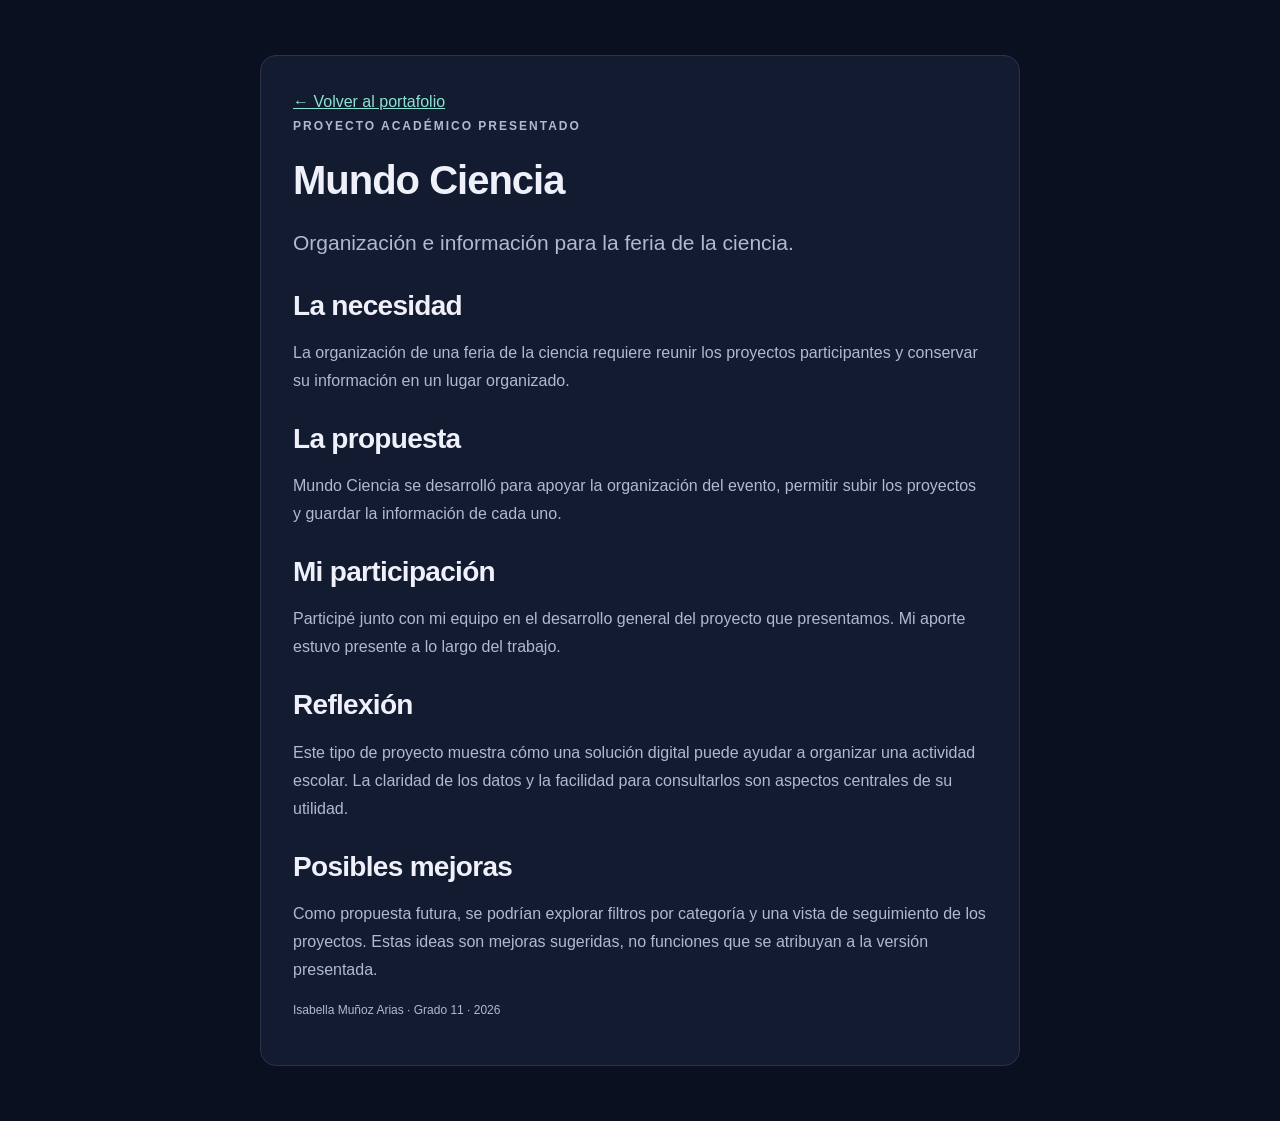
==== mundo-ciencia.html @ d16dee75 "Publicar portafolio académico y hoja de vida" ====
<!doctype html><html lang="es"><head><meta charset="utf-8"><meta name="viewport" content="width=device-width,initial-scale=1"><meta name="theme-color" content="#244b3d"><title>Mundo Ciencia | Isabella Muñoz Arias</title><meta name="description" content="Portafolio académico de Isabella Muñoz Arias, estudiante de grado 11 en Copacabana, Antioquia."><link rel="stylesheet" href="styles.css"></head><body><main class="app"><a href="index.html#proyectos">← Volver al portafolio</a><p class="eyebrow">Proyecto académico presentado</p><h1>Mundo Ciencia</h1><p style="font-size:21px">Organización e información para la feria de la ciencia.</p><h2 style="font-size:28px">La necesidad</h2><p>La organización de una feria de la ciencia requiere reunir los proyectos participantes y conservar su información en un lugar organizado.</p><h2 style="font-size:28px">La propuesta</h2><p>Mundo Ciencia se desarrolló para apoyar la organización del evento, permitir subir los proyectos y guardar la información de cada uno.</p><h2 style="font-size:28px">Mi participación</h2><p>Participé junto con mi equipo en el desarrollo general del proyecto que presentamos. Mi aporte estuvo presente a lo largo del trabajo.</p><h2 style="font-size:28px">Reflexión</h2><p>Este tipo de proyecto muestra cómo una solución digital puede ayudar a organizar una actividad escolar. La claridad de los datos y la facilidad para consultarlos son aspectos centrales de su utilidad.</p><h2 style="font-size:28px">Posibles mejoras</h2><p>Como propuesta futura, se podrían explorar filtros por categoría y una vista de seguimiento de los proyectos. Estas ideas son mejoras sugeridas, no funciones que se atribuyan a la versión presentada.</p><p class="meta">Isabella Muñoz Arias · Grado 11 · 2026</p></main></body></html>
---- styles.css ----
:root{--bg:#0b1021;--panel:#121b30;--panel2:#18223b;--line:#29334c;--text:#f0f0fa;--muted:#b1b9d0;--accent:#b39cff;--mint:#8ce2d3}*{box-sizing:border-box}html{scroll-behavior:smooth;scroll-padding-top:100px}body{margin:0;background:var(--bg);color:var(--text);font:16px/1.75 "Segoe UI",Arial,sans-serif}a{color:inherit}button,input,select{font:inherit}a:focus-visible,button:focus-visible,summary:focus-visible,input:focus-visible{outline:3px solid var(--mint);outline-offset:5px}.container{max-width:1160px;margin:auto;padding:0 28px}.skip{position:absolute;left:-9999px}.skip:focus{left:20px;top:10px;background:var(--panel2);z-index:99;padding:10px}header{position:sticky;top:0;z-index:10;background:#0b1021f5;border-bottom:1px solid var(--line);backdrop-filter:blur(15px)}nav{min-height:78px;display:flex;align-items:center;justify-content:space-between;gap:24px}.brand{display:flex;align-items:center;gap:12px;text-decoration:none;font-weight:700;font-size:16px}.monogram{display:grid;place-items:center;width:40px;height:40px;border-radius:12px;background:linear-gradient(135deg,#a1a8ff,#caa2ed);color:#11182a;font-weight:800}.nav-links{display:flex;gap:27px}.nav-links a{text-decoration:none;font-size:14px;color:var(--muted)}.nav-links a:hover{color:var(--mint)}.hero{padding:95px 0 92px;display:grid;grid-template-columns:1.2fr 1fr;gap:65px;align-items:center}.eyebrow{font-size:12px;letter-spacing:2px;font-weight:700;color:var(--mint);text-transform:uppercase;margin:0 0 15px}h1,h2,h3{line-height:1.15;letter-spacing:-.7px;margin-top:0}h1{font-size:clamp(40px,4.7vw,60px);letter-spacing:-2.4px;margin-bottom:22px}h1 span{color:var(--accent)}h2{font-size:36px;margin-bottom:17px}h3{font-size:21px;letter-spacing:-.4px;margin-bottom:12px}.hero h2{font-size:20px;line-height:1.5;letter-spacing:0;color:#d7dcef;margin-bottom:18px}.muted,.lead{color:var(--muted)}.lead{max-width:65ch}.actions{display:flex;gap:12px;flex-wrap:wrap;margin:28px 0}.button,button{display:inline-block;border:1px solid var(--accent);background:var(--accent);color:#11182a;font-weight:650;padding:12px 19px;border-radius:9px;text-decoration:none;cursor:pointer}.button:hover,button:hover{filter:brightness(1.08)}.button.secondary{background:transparent;color:var(--text);border-color:#3c4761}.tags{display:flex;gap:8px;flex-wrap:wrap;margin-top:20px}.tag{padding:4px 10px;font-size:12px;color:#c6cee5;border:1px solid var(--line);border-radius:6px}.code-card{background:linear-gradient(135deg,#14203a,#10182b);border:1px solid #34415b;border-radius:23px;box-shadow:0 22px 80px #0005;transform:rotate(1.5deg);position:relative}.code-top{padding:16px 20px;border-bottom:1px solid #2b3650;display:flex;gap:7px;align-items:center}.dot{width:9px;height:9px;background:#ff7186;border-radius:50%}.dot:nth-child(2){background:#f3cf79}.dot:nth-child(3){background:#7ee0b5}.code-file{font-size:11px;color:#a0abc4;margin-left:auto}pre{padding:24px 23px 30px;margin:0;font:13px/2 "Consolas",monospace;white-space:pre-wrap;overflow-wrap:anywhere;color:#dce2f2}.violet{color:#c8abff}.mint{color:#8ce2d3}.code-footer{border-top:1px solid #2b3650;padding:14px 23px;font-size:12px;color:#abb8cf}.code-badge{position:absolute;right:-13px;top:65px;padding:9px 14px;background:#202d47;border:1px solid #3b4963;border-radius:10px;color:var(--mint);font-weight:700;font-family:Consolas,monospace}.section{padding:75px 0;border-top:1px solid #202b43}.section.alt{background:#0f1628}.section-head{margin-bottom:35px}.section-head p{margin:0;max-width:72ch}.about-grid{display:block}.about-copy p{color:var(--muted);max-width:75ch}.profile-photo{margin:0}.profile-photo img{width:100%;height:255px;object-fit:cover;object-position:50% 25%;border-radius:18px;border:1px solid #42506d}.profile-photo figcaption{color:var(--muted);font-size:12px;margin-top:8px;text-align:center}.stats{display:grid;grid-template-columns:repeat(3,1fr);gap:20px;margin-top:30px;max-width:760px}.stat{border-left:2px solid #665f9e;padding:2px 0 2px 18px}.stat strong{display:block;font-size:29px;line-height:1.4;color:var(--accent)}.stat small{font-size:12px;color:var(--muted)}.skill-grid{display:grid;grid-template-columns:repeat(4,1fr);gap:18px}.skill-card{padding:24px 21px;border:1px solid var(--line);border-radius:15px;background:var(--panel)}.icon{width:43px;height:43px;border-radius:12px;display:grid;place-items:center;background:#272b4e;color:var(--accent);font:700 21px Consolas,monospace;margin-bottom:20px}.skill-card p{font-size:14px;color:var(--muted);margin:0}.level{display:block;color:var(--mint);font-size:11px;letter-spacing:1px;text-transform:uppercase;margin-bottom:8px}.project-grid{display:grid;grid-template-columns:repeat(3,1fr);gap:22px}.project-card{border:1px solid var(--line);border-radius:16px;overflow:hidden;background:var(--panel);display:flex;flex-direction:column}.project-art{min-height:155px;background:linear-gradient(140deg,#243155,#292044);display:flex;align-items:center;justify-content:center;color:var(--accent);font-size:48px;letter-spacing:-2px;font-weight:750}.project-card:nth-child(2) .project-art{background:linear-gradient(140deg,#18394a,#1c2944);color:var(--mint)}.project-card:nth-child(3) .project-art{background:linear-gradient(140deg,#35294d,#242a47);color:#e6b4e7}.project-body{padding:23px;display:flex;flex:1;flex-direction:column}.project-type{font-size:11px;color:var(--mint);letter-spacing:.8px;text-transform:uppercase;margin:0 0 12px}.project-body h3{font-size:24px}.project-subtitle{color:#e2d9f7;font-weight:600;font-size:13px;margin:0 0 10px}.project-body p{font-size:14px;color:var(--muted)}.project-body .tags{margin-top:7px}.project-body details{margin:24px 0 20px;font-size:14px;border-top:1px solid var(--line);padding-top:15px}.project-body summary{color:#e1d8ff;cursor:pointer;font-weight:600}.project-body details p{font-size:13px}.project-link{margin-top:auto;display:block;color:var(--accent);font-size:14px;font-weight:650;text-decoration:none}.project-link:hover{text-decoration:underline}.project-note{font-size:12px;color:var(--muted);margin-top:22px;max-width:90ch}.education{display:grid;grid-template-columns:1fr 1fr;gap:24px}.education-card{border-left:3px solid var(--accent);background:var(--panel);padding:25px;border-radius:0 12px 12px 0}.education-card p{color:var(--muted);font-size:14px;margin:8px 0}.education-card strong{color:var(--mint);font-size:13px;font-weight:500}.courses-title{font-size:16px;margin:32px 0 16px}.course-list{display:grid;grid-template-columns:1fr 1fr;gap:12px;list-style:none;padding:0;margin:0}.course-list li{font-size:13px;border:1px solid var(--line);border-radius:9px;padding:14px 17px;color:#c5cde1;background:#111a2d}.course-list li:before{content:'↗';color:var(--mint);margin-right:10px}.contact-box{display:flex;align-items:center;justify-content:space-between;gap:45px;padding:42px;border:1px solid #3f4267;border-radius:20px;background:linear-gradient(120deg,#1b2341,#1c1d35)}.contact-box h2{margin-bottom:15px}.contact-box p{max-width:60ch;color:var(--muted)}.contact-box .actions{flex-shrink:0;margin:0;flex-direction:column}.email{overflow-wrap:anywhere;color:var(--mint);font-size:14px}.footer{border-top:1px solid var(--line);padding:28px 0;color:var(--muted);font-size:12px}.footer-inner{display:flex;justify-content:space-between;gap:20px}.app{max-width:760px;margin:55px auto;padding:32px;background:var(--panel);border:1px solid var(--line);border-radius:16px}.app h1{font-size:40px;letter-spacing:-1px;margin-top:20px}.app h2{font-size:26px;margin-top:28px}.app a{color:var(--mint)}.app p{color:var(--muted)}.field{display:grid;gap:6px;margin:17px 0}input,select{width:100%;padding:11px;border:1px solid #566180;border-radius:7px;background:#0d1425;color:var(--text)}.result{padding:20px;background:#202c46;margin-top:20px;min-height:70px;border-radius:9px}.task{display:flex;gap:10px;align-items:center;padding:10px 0;border-bottom:1px solid var(--line)}.task input{width:auto}.task span{flex:1;overflow-wrap:anywhere}.task.done span{text-decoration:line-through;color:#aab8c7}.task button{padding:3px 10px;background:transparent;color:var(--accent)}.meta{font-size:12px;color:var(--muted)}@media(max-width:1000px){.skill-grid{grid-template-columns:repeat(2,1fr)}.hero{gap:35px}.nav-links{gap:16px}.brand span:last-child{max-width:145px;line-height:1.3}.project-grid{gap:14px}.project-body{padding:19px}}@media(max-width:760px){html{scroll-padding-top:140px}.container{padding:0 22px}nav{flex-wrap:wrap;gap:15px;padding:17px 0}.brand span:last-child{max-width:none}.nav-links{width:100%;justify-content:space-between;gap:8px}.nav-links a{font-size:12px}.hero{grid-template-columns:1fr;padding:45px 0 60px;gap:45px}h1{font-size:43px;letter-spacing:-1.8px}.hero h2{font-size:18px}.code-card{max-width:500px;transform:none;margin-right:10px}.code-badge{right:-10px}.section{padding:50px 0}h2{font-size:31px}.about-grid{grid-template-columns:1fr;gap:25px}.profile-photo{max-width:210px}.stats{gap:10px}.stat{padding-left:12px}.stat strong{font-size:25px}.stat small{font-size:11px}.project-grid,.education,.course-list{grid-template-columns:1fr}.project-art{min-height:140px}.contact-box{display:block;padding:25px}.contact-box .actions{flex-direction:row;margin-top:24px}.footer-inner{display:block}.app{margin:25px 15px;padding:22px}.app h1{font-size:36px}}@media(max-width:420px){.skill-grid{grid-template-columns:1fr}.brand{font-size:14px}.skill-card{padding:23px}.hero{padding-top:35px}.code-file{font-size:10px}pre{font-size:11px;padding:22px 17px}.button{padding:11px 16px}}@media(prefers-reduced-motion:reduce){html{scroll-behavior:auto}}
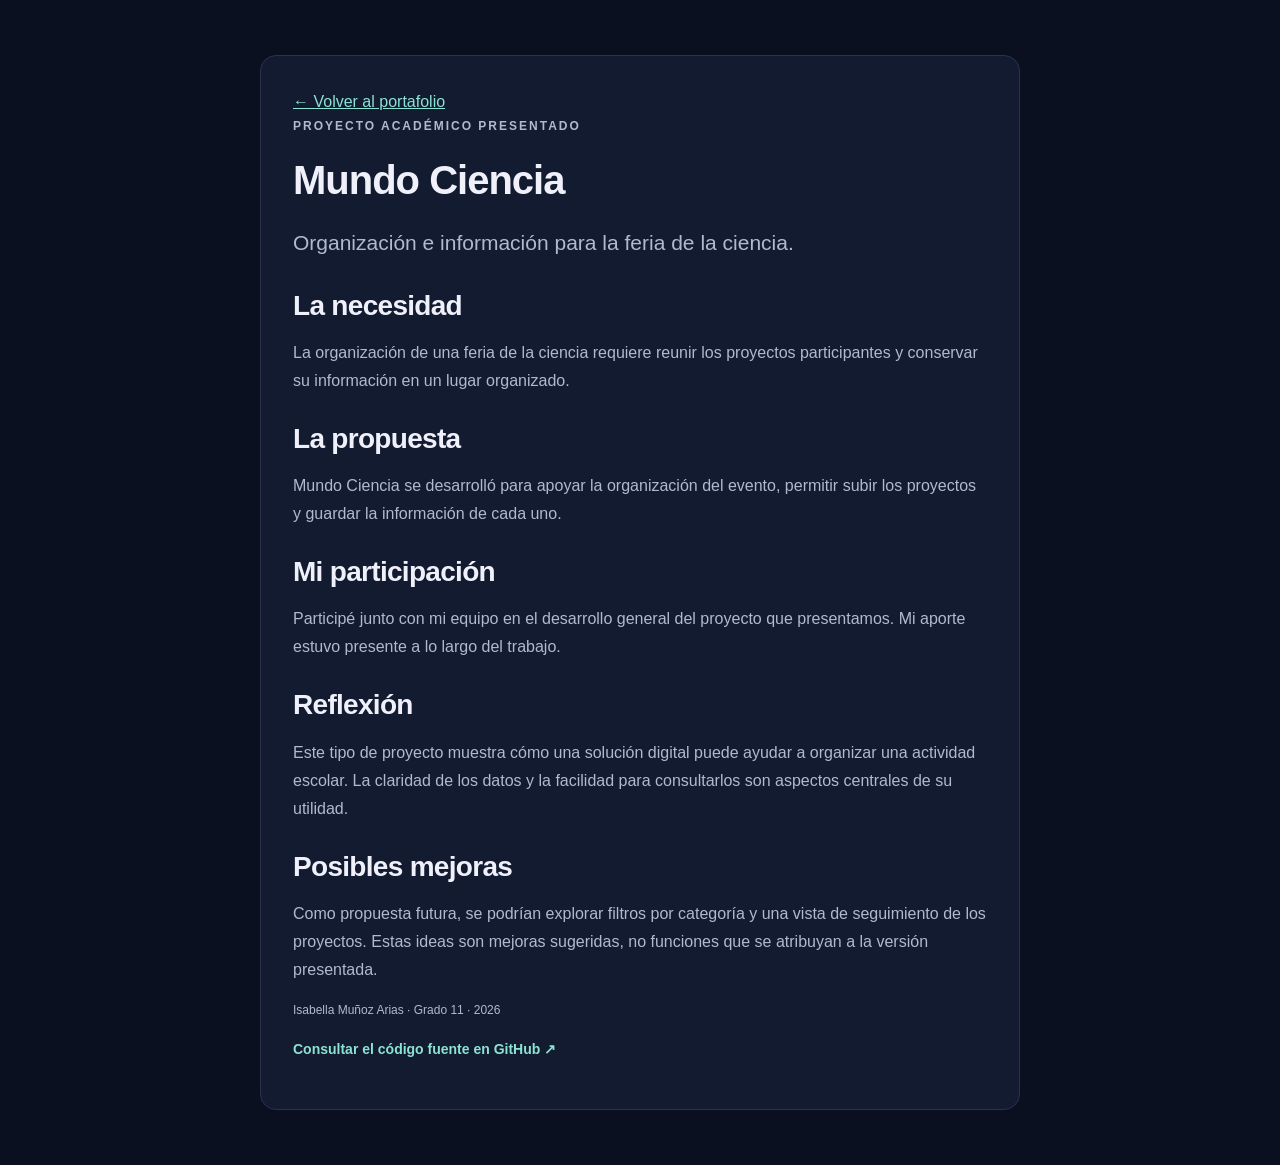
==== commit 624493b8: "Agregar código de Mundo Ciencia y corregir enlaces" ====
--- a/mundo-ciencia.html
+++ b/mundo-ciencia.html
@@ -1 +1 @@
-<!doctype html><html lang="es"><head><meta charset="utf-8"><meta name="viewport" content="width=device-width,initial-scale=1"><meta name="theme-color" content="#244b3d"><title>Mundo Ciencia | Isabella Muñoz Arias</title><meta name="description" content="Portafolio académico de Isabella Muñoz Arias, estudiante de grado 11 en Copacabana, Antioquia."><link rel="stylesheet" href="styles.css"></head><body><main class="app"><a href="index.html#proyectos">← Volver al portafolio</a><p class="eyebrow">Proyecto académico presentado</p><h1>Mundo Ciencia</h1><p style="font-size:21px">Organización e información para la feria de la ciencia.</p><h2 style="font-size:28px">La necesidad</h2><p>La organización de una feria de la ciencia requiere reunir los proyectos participantes y conservar su información en un lugar organizado.</p><h2 style="font-size:28px">La propuesta</h2><p>Mundo Ciencia se desarrolló para apoyar la organización del evento, permitir subir los proyectos y guardar la información de cada uno.</p><h2 style="font-size:28px">Mi participación</h2><p>Participé junto con mi equipo en el desarrollo general del proyecto que presentamos. Mi aporte estuvo presente a lo largo del trabajo.</p><h2 style="font-size:28px">Reflexión</h2><p>Este tipo de proyecto muestra cómo una solución digital puede ayudar a organizar una actividad escolar. La claridad de los datos y la facilidad para consultarlos son aspectos centrales de su utilidad.</p><h2 style="font-size:28px">Posibles mejoras</h2><p>Como propuesta futura, se podrían explorar filtros por categoría y una vista de seguimiento de los proyectos. Estas ideas son mejoras sugeridas, no funciones que se atribuyan a la versión presentada.</p><p class="meta">Isabella Muñoz Arias · Grado 11 · 2026</p></main></body></html>+<!doctype html><html lang="es"><head><meta charset="utf-8"><meta name="viewport" content="width=device-width,initial-scale=1"><meta name="theme-color" content="#244b3d"><title>Mundo Ciencia | Isabella Muñoz Arias</title><meta name="description" content="Portafolio académico de Isabella Muñoz Arias, estudiante de grado 11 en Copacabana, Antioquia."><link rel="stylesheet" href="styles.css"></head><body><main class="app"><a href="index.html#proyectos">← Volver al portafolio</a><p class="eyebrow">Proyecto académico presentado</p><h1>Mundo Ciencia</h1><p style="font-size:21px">Organización e información para la feria de la ciencia.</p><h2 style="font-size:28px">La necesidad</h2><p>La organización de una feria de la ciencia requiere reunir los proyectos participantes y conservar su información en un lugar organizado.</p><h2 style="font-size:28px">La propuesta</h2><p>Mundo Ciencia se desarrolló para apoyar la organización del evento, permitir subir los proyectos y guardar la información de cada uno.</p><h2 style="font-size:28px">Mi participación</h2><p>Participé junto con mi equipo en el desarrollo general del proyecto que presentamos. Mi aporte estuvo presente a lo largo del trabajo.</p><h2 style="font-size:28px">Reflexión</h2><p>Este tipo de proyecto muestra cómo una solución digital puede ayudar a organizar una actividad escolar. La claridad de los datos y la facilidad para consultarlos son aspectos centrales de su utilidad.</p><h2 style="font-size:28px">Posibles mejoras</h2><p>Como propuesta futura, se podrían explorar filtros por categoría y una vista de seguimiento de los proyectos. Estas ideas son mejoras sugeridas, no funciones que se atribuyan a la versión presentada.</p><p class="meta">Isabella Muñoz Arias · Grado 11 · 2026</p><p><a class="project-link" href="https://github.com/munozisabella523-ctrl/portafolio-programacion-isabella/tree/main/mundo-ciencia/mundo" target="_blank" rel="noopener noreferrer">Consultar el código fuente en GitHub ↗</a></p></main></body></html>
